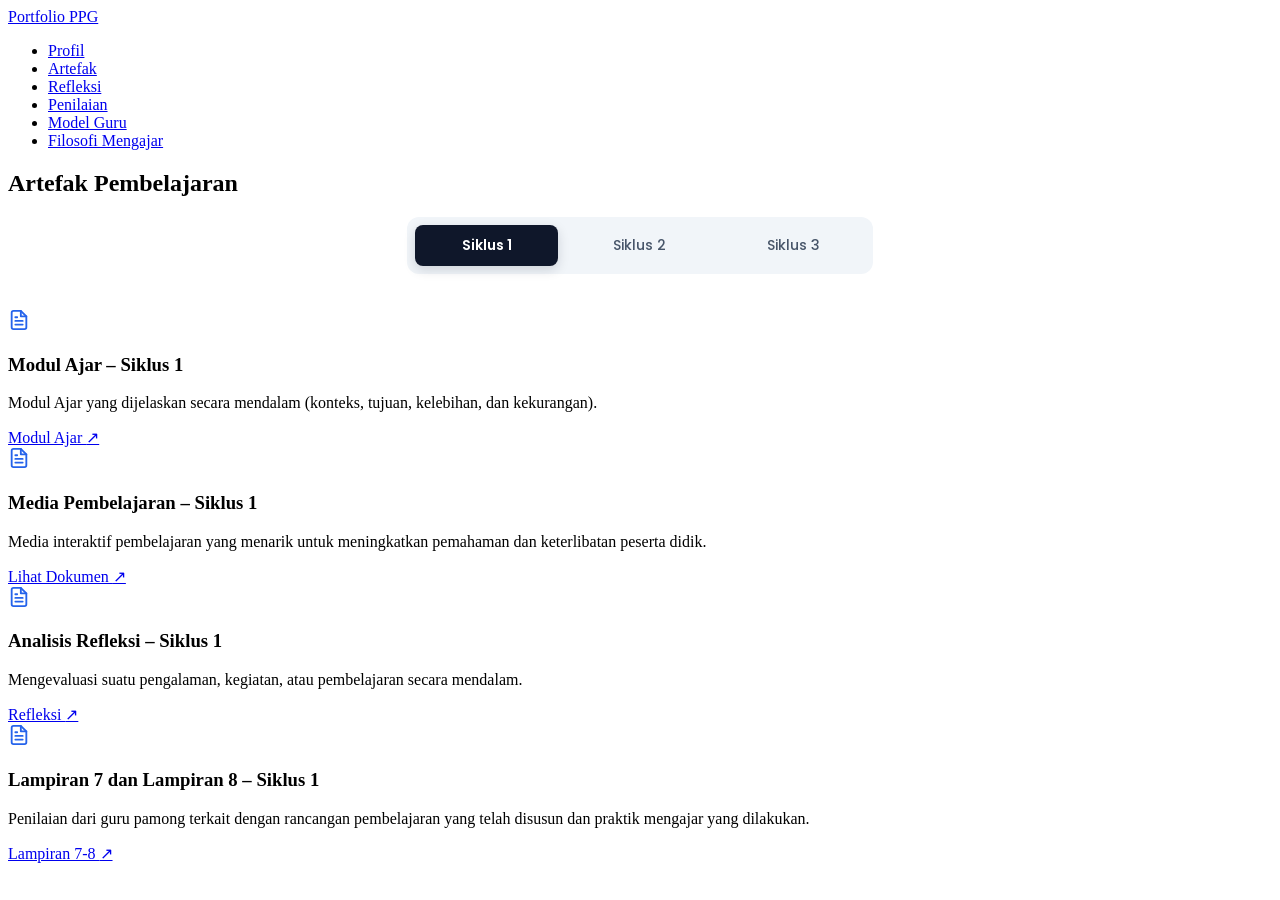
==== artefak.html @ 3942c1ef "Add files via upload" ====
<!DOCTYPE html>
<html lang="id">
<head>
    <meta charset="UTF-8">
    <meta name="viewport" content="width=device-width, initial-scale=1.0">
    <title>Portfolio PPG - Artefak</title>
    <link rel="stylesheet" href="style-artefak.css">
    <link href="https://fonts.googleapis.com/css2?family=Poppins:wght@400;500;600;700&display=swap" rel="stylesheet">
    <style>
        /* Mengatur tampilan tombol navigasi antar siklus */
        .siklus-tab-container {
            display: flex;
            justify-content: center;
            gap: 10px;
            margin-bottom: 35px;
            background-color: #f1f5f9;
            padding: 8px;
            border-radius: 12px;
            max-width: 450px;
            margin-left: auto;
            margin-right: auto;
        }
        .tab-button {
            flex: 1;
            padding: 10px 20px;
            border: none;
            background: transparent;
            font-family: 'Poppins', sans-serif;
            font-size: 14px;
            font-weight: 500;
            color: #475569;
            cursor: pointer;
            border-radius: 8px;
            transition: all 0.25s ease;
            text-align: center;
        }
        .tab-button.active {
            background-color: #0f172a;
            color: #ffffff;
            font-weight: 600;
            box-shadow: 0 4px 12px rgba(15, 23, 42, 0.15);
        }
        
        /* PENTING: Memaksa menyembunyikan siklus yang tidak aktif agar tidak menumpuk ke bawah */
        .siklus-content {
            display: none !important;
        }
        /* Memaksa menampilkan 4 kartu dalam bentuk grid HANYA pada siklus yang sedang aktif */
        .siklus-content.active {
            display: grid !important;
        }
    </style>
</head>
<body>

    <div class="bg-overlay-foto"></div>

    <nav class="navbar">
        <div class="nav-container">
            <a href="#" class="logo">Portfolio PPG</a>
            <ul class="nav-links">
                <li><a href="profil.html" class="hover:text-gray-300 transition">Profil</a></li>
                <li><a href="artefak.html" class="hover:text-gray-300 transition">Artefak</a></li>
                <li><a href="refleksi.html" class="hover:text-gray-300 transition">Refleksi</a></li>
                <li><a href="penilaian.html" class="hover:text-gray-300 transition">Penilaian</a></li>
                <li><a href="model-guru.html" class="hover:text-gray-300 transition">Model Guru</a></li>
                <li><a href="filosofi_mengajar.html" class="hover:text-gray-300 transition">Filosofi Mengajar</a></li>
            </ul>
        </div>
    </nav>

    <main class="content-wrapper">
        <div class="main-container">
            
            <div class="header-artefak">
                <h2>Artefak Pembelajaran</h2>
                <div class="line-deco"></div>
            </div>

            <div class="siklus-tab-container">
                <button class="tab-button active" onclick="switchSiklus('siklus-1', this)">Siklus 1</button>
                <button class="tab-button" onclick="switchSiklus('siklus-2', this)">Siklus 2</button>
                <button class="tab-button" onclick="switchSiklus('siklus-3', this)">Siklus 3</button>
            </div>

            <div id="siklus-1" class="grid-artefak siklus-content active">
                
                <div class="card-artefak card-cyan" 
                     style="cursor: pointer; transition: background-color 0.25s ease, transform 0.25s ease;"
                     onmouseover="this.style.backgroundColor='#e9e8e8'; this.style.transform='translateY(-4px)';" 
                     onmouseout="this.style.backgroundColor='#72c1b7'; this.style.transform='translateY(0px)';"
                     onclick="if(!event.target.closest('.btn-link')) { window.open('MODUL AJAR PJOK SMA FASE E LOMPAT TINGGI.pdf', '_blank'); }">
                    <div class="icon-document">
                        <svg viewBox="0 0 24 24" width="22" height="22" stroke="#2563eb" stroke-width="2" fill="none" stroke-linecap="round" stroke-linejoin="round"><path d="M14 2H6a2 2 0 0 0-2 2v16a2 2 0 0 0 2 2h12a2 2 0 0 0 2-2V8z"></path><polyline points="14 2 14 8 20 8"></polyline><line x1="16" y1="13" x2="8" y2="13"></line><line x1="16" y1="17" x2="8" y2="17"></line><polyline points="10 9 9 9 8 9"></polyline></svg>
                    </div>
                    <h3>Modul Ajar – Siklus 1</h3>
                    <p>Modul Ajar yang dijelaskan secara mendalam (konteks, tujuan, kelebihan, dan kekurangan).</p>
                    <a href="modul_ajar_siklus_1.pdf" target="_blank" class="btn-link">Modul Ajar <span>↗</span></a>
                </div>

                <div class="card-artefak card-cyan" 
                     style="cursor: pointer; transition: background-color 0.25s ease, transform 0.25s ease;"
                     onmouseover="this.style.backgroundColor='#e9e8e8'; this.style.transform='translateY(-4px)';" 
                     onmouseout="this.style.backgroundColor='#72c1b7'; this.style.transform='translateY(0px)';"
                     onclick="if(!event.target.closest('.btn-link')) { window.open('#', '_blank'); }">
                    <div class="icon-document">
                        <svg viewBox="0 0 24 24" width="22" height="22" stroke="#2563eb" stroke-width="2" fill="none" stroke-linecap="round" stroke-linejoin="round"><path d="M14 2H6a2 2 0 0 0-2 2v16a2 2 0 0 0 2 2h12a2 2 0 0 0 2-2V8z"></path><polyline points="14 2 14 8 20 8"></polyline><line x1="16" y1="13" x2="8" y2="13"></line><line x1="16" y1="17" x2="8" y2="17"></line><polyline points="10 9 9 9 8 9"></polyline></svg>
                    </div>
                    <h3>Media Pembelajaran – Siklus 1</h3>
                    <p>Media interaktif pembelajaran yang menarik untuk meningkatkan pemahaman dan keterlibatan peserta didik.</p>
                    <a href="#" target="_blank" class="btn-link">Lihat Dokumen <span>↗</span></a>
                </div>

                <div class="card-artefak card-cyan" 
                     style="cursor: pointer; transition: background-color 0.25s ease, transform 0.25s ease;"
                     onmouseover="this.style.backgroundColor='#e9e8e8'; this.style.transform='translateY(-4px)';" 
                     onmouseout="this.style.backgroundColor='#72c1b7'; this.style.transform='translateY(0px)';"
                     onclick="if(!event.target.closest('.btn-link')) { window.open('#', '_blank'); }">
                    <div class="icon-document">
                        <svg viewBox="0 0 24 24" width="22" height="22" stroke="#2563eb" stroke-width="2" fill="none" stroke-linecap="round" stroke-linejoin="round"><path d="M14 2H6a2 2 0 0 0-2 2v16a2 2 0 0 0 2 2h12a2 2 0 0 0 2-2V8z"></path><polyline points="14 2 14 8 20 8"></polyline><line x1="16" y1="13" x2="8" y2="13"></line><line x1="16" y1="17" x2="8" y2="17"></line><polyline points="10 9 9 9 8 9"></polyline></svg>
                    </div>
                    <h3>Analisis Refleksi – Siklus 1</h3>
                    <p>Mengevaluasi suatu pengalaman, kegiatan, atau pembelajaran secara mendalam.</p>
                    <a href="refleksi_siklus_1.pdf" target="_blank" class="btn-link">Refleksi <span>↗</span></a>
                </div>

                <div class="card-artefak card-cyan" 
                     style="cursor: pointer; transition: background-color 0.25s ease, transform 0.25s ease;"
                     onmouseover="this.style.backgroundColor='#e9e8e8'; this.style.transform='translateY(-4px)';" 
                     onmouseout="this.style.backgroundColor='#72c1b7'; this.style.transform='translateY(0px)';"
                     onclick="if(!event.target.closest('.btn-link')) { window.open('Lampiran 7 & 8 Siklus 1.pdf', '_blank'); }">
                    <div class="icon-document">
                        <svg viewBox="0 0 24 24" width="22" height="22" stroke="#2563eb" stroke-width="2" fill="none" stroke-linecap="round" stroke-linejoin="round"><path d="M14 2H6a2 2 0 0 0-2 2v16a2 2 0 0 0 2 2h12a2 2 0 0 0 2-2V8z"></path><polyline points="14 2 14 8 20 8"></polyline><line x1="16" y1="13" x2="8" y2="13"></line><line x1="16" y1="17" x2="8" y2="17"></line><polyline points="10 9 9 9 8 9"></polyline></svg>
                    </div>
                    <h3>Lampiran 7 dan Lampiran 8 – Siklus 1</h3>
                    <p>Penilaian dari guru pamong terkait dengan rancangan pembelajaran yang telah disusun dan praktik mengajar yang dilakukan.</p>
                    <a href="Lampiran 7 & 8 Siklus 1.pdf" target="_blank" class="btn-link">Lampiran 7-8 <span>↗</span></a>
                </div>

            </div>


            <div id="siklus-2" class="grid-artefak siklus-content">
                
                <div class="card-artefak card-cyan" 
                     style="cursor: pointer; transition: background-color 0.25s ease, transform 0.25s ease;"
                     onmouseover="this.style.backgroundColor='#e9e8e8'; this.style.transform='translateY(-4px)';" 
                     onmouseout="this.style.backgroundColor='#72c1b7'; this.style.transform='translateY(0px)';"
                     onclick="if(!event.target.closest('.btn-link')) { window.open('#', '_blank'); }">
                    <div class="icon-document">
                        <svg viewBox="0 0 24 24" width="22" height="22" stroke="#2563eb" stroke-width="2" fill="none" stroke-linecap="round" stroke-linejoin="round"><path d="M14 2H6a2 2 0 0 0-2 2v16a2 2 0 0 0 2 2h12a2 2 0 0 0 2-2V8z"></path><polyline points="14 2 14 8 20 8"></polyline><line x1="16" y1="13" x2="8" y2="13"></line><line x1="16" y1="17" x2="8" y2="17"></line><polyline points="10 9 9 9 8 9"></polyline></svg>
                    </div>
                    <h3>Modul Ajar – Siklus 2</h3>
                    <p>Modul Ajar yang dijelaskan secara mendalam dengan perbaikan berdasarkan evaluasi siklus sebelumnya.</p>
                    <a href="modul_ajar_pjok_siklus_2.pdf" target="_blank" class="btn-link">Modul Ajar<span>↗</span></a>
                </div>

                <div class="card-artefak card-cyan" 
                     style="cursor: pointer; transition: background-color 0.25s ease, transform 0.25s ease;"
                     onmouseover="this.style.backgroundColor='#e9e8e8'; this.style.transform='translateY(-4px)';" 
                     onmouseout="this.style.backgroundColor='#72c1b7'; this.style.transform='translateY(0px)';"
                     onclick="if(!event.target.closest('.btn-link')) { window.open('#', '_blank'); }">
                    <div class="icon-document">
                        <svg viewBox="0 0 24 24" width="22" height="22" stroke="#2563eb" stroke-width="2" fill="none" stroke-linecap="round" stroke-linejoin="round"><path d="M14 2H6a2 2 0 0 0-2 2v16a2 2 0 0 0 2 2h12a2 2 0 0 0 2-2V8z"></path><polyline points="14 2 14 8 20 8"></polyline><line x1="16" y1="13" x2="8" y2="13"></line><line x1="16" y1="17" x2="8" y2="17"></line><polyline points="10 9 9 9 8 9"></polyline></svg>
                    </div>
                    <h3>Media Pembelajaran – Siklus 2</h3>
                    <p>Media interaktif pembelajaran yang menarik untuk meningkatkan pemahaman dan keterlibatan peserta didik dengan inovasi lanjutan.</p>
                    <a href="#" target="_blank" class="btn-link">Lihat Dokumen <span>↗</span></a>
                </div>

                <div class="card-artefak card-cyan" 
                     style="cursor: pointer; transition: background-color 0.25s ease, transform 0.25s ease;"
                     onmouseover="this.style.backgroundColor='#e9e8e8'; this.style.transform='translateY(-4px)';" 
                     onmouseout="this.style.backgroundColor='#72c1b7'; this.style.transform='translateY(0px)';"
                     onclick="if(!event.target.closest('.btn-link')) { window.open('#', '_blank'); }">
                    <div class="icon-document">
                        <svg viewBox="0 0 24 24" width="22" height="22" stroke="#2563eb" stroke-width="2" fill="none" stroke-linecap="round" stroke-linejoin="round"><path d="M14 2H6a2 2 0 0 0-2 2v16a2 2 0 0 0 2 2h12a2 2 0 0 0 2-2V8z"></path><polyline points="14 2 14 8 20 8"></polyline><line x1="16" y1="13" x2="8" y2="13"></line><line x1="16" y1="17" x2="8" y2="17"></line><polyline points="10 9 9 9 8 9"></polyline></svg>
                    </div>
                    <h3>Analisis Refleksi – Siklus 2</h3>
                    <p>Mengevaluasi suatu pengalaman, kegiatan, atau pembelajaran secara mendalam dari pelaksanaan siklus kedua.</p>
                    <a href="refleksi_siklus_2.pdf" target="_blank" class="btn-link">Refleksi <span>↗</span></a>
                </div>

                <div class="card-artefak card-cyan" 
                     style="cursor: pointer; transition: background-color 0.25s ease, transform 0.25s ease;"
                     onmouseover="this.style.backgroundColor='#e9e8e8'; this.style.transform='translateY(-4px)';" 
                     onmouseout="this.style.backgroundColor='#72c1b7'; this.style.transform='translateY(0px)';"
                     onclick="if(!event.target.closest('.btn-link')) { window.open('#', '_blank'); }">
                    <div class="icon-document">
                        <svg viewBox="0 0 24 24" width="22" height="22" stroke="#2563eb" stroke-width="2" fill="none" stroke-linecap="round" stroke-linejoin="round"><path d="M14 2H6a2 2 0 0 0-2 2v16a2 2 0 0 0 2 2h12a2 2 0 0 0 2-2V8z"></path><polyline points="14 2 14 8 20 8"></polyline><line x1="16" y1="13" x2="8" y2="13"></line><line x1="16" y1="17" x2="8" y2="17"></line><polyline points="10 9 9 9 8 9"></polyline></svg>
                    </div>
                    <h3>Lampiran 7 dan Lampiran 8 – Siklus 2</h3>
                    <p>Penilaian dari guru pamong terkait dengan rancangan pembelajaran yang telah disusun dan praktik mengajar yang dilakukan pada siklus kedua.</p>
                    <a href="lampiran_7_dan_8_siklus_2.pdf" target="_blank" class="btn-link">Lampiran 7-8 <span>↗</span></a>
                </div>

            </div>


            <div id="siklus-3" class="grid-artefak siklus-content">
                
                <div class="card-artefak card-cyan" 
                     style="cursor: pointer; transition: background-color 0.25s ease, transform 0.25s ease;"
                     onmouseover="this.style.backgroundColor='#e9e8e8'; this.style.transform='translateY(-4px)';" 
                     onmouseout="this.style.backgroundColor='#72c1b7'; this.style.transform='translateY(0px)';"
                     onclick="if(!event.target.closest('.btn-link')) { window.open('#', '_blank'); }">
                    <div class="icon-document">
                        <svg viewBox="0 0 24 24" width="22" height="22" stroke="#2563eb" stroke-width="2" fill="none" stroke-linecap="round" stroke-linejoin="round"><path d="M14 2H6a2 2 0 0 0-2 2v16a2 2 0 0 0 2 2h12a2 2 0 0 0 2-2V8z"></path><polyline points="14 2 14 8 20 8"></polyline><line x1="16" y1="13" x2="8" y2="13"></line><line x1="16" y1="17" x2="8" y2="17"></line><polyline points="10 9 9 9 8 9"></polyline></svg>
                    </div>
                    <h3>Modul Ajar – Siklus 3</h3>
                    <p>Modul Ajar yang dijelaskan secara mendalam dengan perbaikan berdasarkan refleksi siklus 1 dan 2, serta inovasi yang telah diterapkan.</p>
                    <a href="modul_ajar_siklus_3.pdf" target="_blank" class="btn-link">Modul Ajar <span>↗</span></a>
                </div>

                <div class="card-artefak card-cyan" 
                     style="cursor: pointer; transition: background-color 0.25s ease, transform 0.25s ease;"
                     onmouseover="this.style.backgroundColor='#e9e8e8'; this.style.transform='translateY(-4px)';" 
                     onmouseout="this.style.backgroundColor='#72c1b7'; this.style.transform='translateY(0px)';"
                     onclick="if(!event.target.closest('.btn-link')) { window.open('#', '_blank'); }">
                    <div class="icon-document">
                        <svg viewBox="0 0 24 24" width="22" height="22" stroke="#2563eb" stroke-width="2" fill="none" stroke-linecap="round" stroke-linejoin="round"><path d="M14 2H6a2 2 0 0 0-2 2v16a2 2 0 0 0 2 2h12a2 2 0 0 0 2-2V8z"></path><polyline points="14 2 14 8 20 8"></polyline><line x1="16" y1="13" x2="8" y2="13"></line><line x1="16" y1="17" x2="8" y2="17"></line><polyline points="10 9 9 9 8 9"></polyline></svg>
                    </div>
                    <h3>Media Pembelajaran – Siklus 3</h3>
                    <p>Media interaktif pembelajaran yang menarik untuk meningkatkan pemahaman peserta didik dengan inovasi final berdasarkan evaluasi.</p>
                    <a href="#" target="_blank" class="btn-link">Lihat Dokumen <span>↗</span></a>
                </div>

                <div class="card-artefak card-cyan" 
                     style="cursor: pointer; transition: background-color 0.25s ease, transform 0.25s ease;"
                     onmouseover="this.style.backgroundColor='#e9e8e8'; this.style.transform='translateY(-4px)';" 
                     onmouseout="this.style.backgroundColor='#72c1b7'; this.style.transform='translateY(0px)';"
                     onclick="if(!event.target.closest('.btn-link')) { window.open('#', '_blank'); }">
                    <div class="icon-document">
                        <svg viewBox="0 0 24 24" width="22" height="22" stroke="#2563eb" stroke-width="2" fill="none" stroke-linecap="round" stroke-linejoin="round"><path d="M14 2H6a2 2 0 0 0-2 2v16a2 2 0 0 0 2 2h12a2 2 0 0 0 2-2V8z"></path><polyline points="14 2 14 8 20 8"></polyline><line x1="16" y1="13" x2="8" y2="13"></line><line x1="16" y1="17" x2="8" y2="17"></line><polyline points="10 9 9 9 8 9"></polyline></svg>
                    </div>
                    <h3>Analisis Refleksi – Siklus 3</h3>
                    <p>Mengevaluasi suatu pengalaman, kegiatan, atau pembelajaran secara mendalam dari pelaksanaan siklus ketiga secara komprehensif.</p>
                    <a href="refleksi_siklus_3.pdf" target="_blank" class="btn-link">Refleksi <span>↗</span></a>
                </div>

                <div class="card-artefak card-cyan" 
                     style="cursor: pointer; transition: background-color 0.25s ease, transform 0.25s ease;"
                     onmouseover="this.style.backgroundColor='#e9e8e8'; this.style.transform='translateY(-4px)';" 
                     onmouseout="this.style.backgroundColor='#72c1b7'; this.style.transform='translateY(0px)';"
                     onclick="if(!event.target.closest('.btn-link')) { window.open('#', '_blank'); }">
                    <div class="icon-document">
                        <svg viewBox="0 0 24 24" width="22" height="22" stroke="#2563eb" stroke-width="2" fill="none" stroke-linecap="round" stroke-linejoin="round"><path d="M14 2H6a2 2 0 0 0-2 2v16a2 2 0 0 0 2 2h12a2 2 0 0 0 2-2V8z"></path><polyline points="14 2 14 8 20 8"></polyline><line x1="16" y1="13" x2="8" y2="13"></line><line x1="16" y1="17" x2="8" y2="17"></line><polyline points="10 9 9 9 8 9"></polyline></svg>
                    </div>
                    <h3>Lampiran 7 dan Lampiran 8 – Siklus 3</h3>
                    <p>Penilaian dari guru pamong terkait dengan rancangan pembelajaran yang telah disusun dan praktik mengajar yang dilakukan pada siklus ketiga.</p>
                    <a href="lampiran_7_dan_8_siklus_3.pdf" target="_blank" class="btn-link">Lampiran 7-8 <span>↗</span></a>
                </div>

            </div>

        </div>
    </main>

    <script>
        function switchSiklus(siklusId, targetButton) {
            // Sembunyikan semua siklus secara total
            document.querySelectorAll('.siklus-content').forEach(content => {
                content.classList.remove('active');
            });
            // Hilangkan tanda aktif hitam dari semua tombol tab
            document.querySelectorAll('.tab-button').forEach(button => {
                button.classList.remove('active');
            });
            // Tampilkan hanya siklus yang dipilih dan warnai tombolnya jadi aktif
            document.getElementById(siklusId).classList.add('active');
            targetButton.classList.add('active');
        }
    </script>

</body>
</html>

<link rel="stylesheet" href="artefak.css">
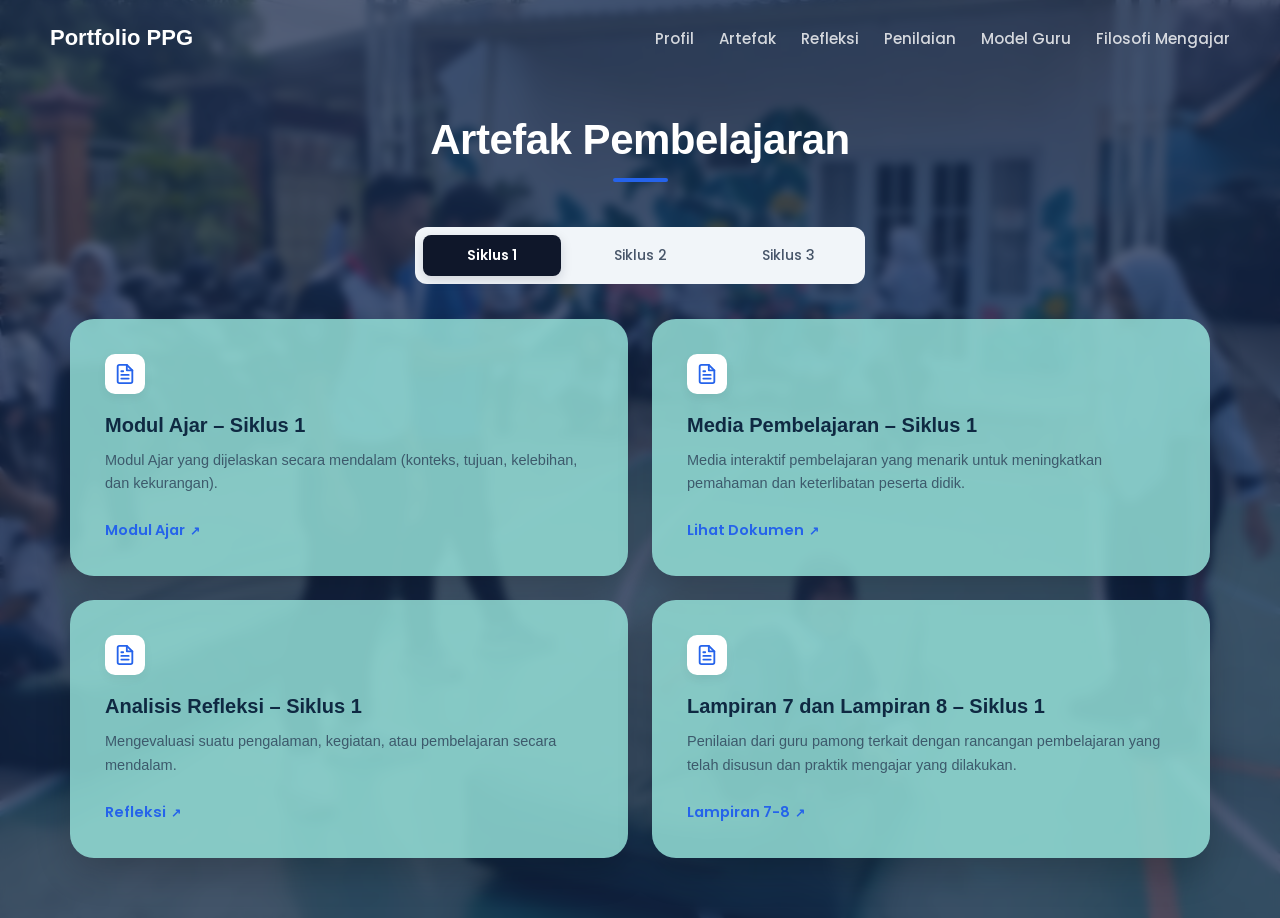
==== commit f7b7c55f: "Update artefak.html" ====
--- a/artefak.html
+++ b/artefak.html
@@ -63,7 +63,7 @@
                 <li><a href="artefak.html" class="hover:text-gray-300 transition">Artefak</a></li>
                 <li><a href="refleksi.html" class="hover:text-gray-300 transition">Refleksi</a></li>
                 <li><a href="penilaian.html" class="hover:text-gray-300 transition">Penilaian</a></li>
-                <li><a href="model-guru.html" class="hover:text-gray-300 transition">Model Guru</a></li>
+                <li><a href="model_guru.html" class="hover:text-gray-300 transition">Model Guru</a></li>
                 <li><a href="filosofi_mengajar.html" class="hover:text-gray-300 transition">Filosofi Mengajar</a></li>
             </ul>
         </div>
@@ -275,4 +275,4 @@
 </body>
 </html>
 
-<link rel="stylesheet" href="artefak.css">+<link rel="stylesheet" href="artefak.css">
--- a/artefak.css
+++ b/artefak.css
@@ -0,0 +1,266 @@
+:root {
+    /* Masukkan file foto background Anda di sini */
+    --bgi-foto-basket: url('foto-bg-transparan.jpeg');
+    
+    /* Font Poppins sesuai permintaan agar seragam */
+    --font-utama: 'Poppins', sans-serif;
+}
+
+/* ==========================================
+   RESET & BACKGROUND EFECT
+   ========================================== */
+* {
+    box-sizing: border-box;
+    margin: 0;
+    padding: 0;
+}
+
+body {
+    min-height: 100vh;
+    display: flex;
+    flex-direction: column;
+    position: relative;
+    font-family: var(--font-utama);
+    overflow-x: hidden;
+}
+
+.bg-overlay-foto {
+    position: absolute;
+    top: 0; left: 0; right: 0; bottom: 0;
+    background-image: var(--bgi-foto-basket);
+    background-size: cover;
+    background-position: center;
+    background-repeat: no-repeat;
+    background-attachment: fixed;
+    z-index: 1;
+}
+
+.bg-overlay-foto::before {
+    content: '';
+    position: absolute;
+    top: 0; left: 0; right: 0; bottom: 0;
+    background: rgba(20, 38, 74, 0.72); /* Overlay biru tipis transparan */
+    backdrop-filter: blur(5px);
+}
+
+/* ==========================================
+   NAVBAR
+   ========================================== */
+.navbar {
+    position: relative;
+    z-index: 10;
+    padding: 25px 50px;
+    background: transparent;
+}
+
+.nav-container {
+    max-width: 1300px;
+    margin: 0 auto;
+    display: flex;
+    justify-content: space-between;
+    align-items: center;
+}
+
+.logo {
+    color: #ffffff;
+    font-size: 22px;
+    font-weight: 700;
+    text-decoration: none;
+}
+
+.nav-links {
+    display: flex;
+    gap: 25px;
+    list-style: none;
+}
+
+.nav-links a {
+    color: #ffffff;
+    text-decoration: none;
+    font-size: 15px;
+    font-weight: 500;
+    opacity: 0.8;
+    transition: opacity 0.2s;
+    padding-bottom: 4px;
+}
+
+.nav-links a.active {
+    opacity: 1;
+    font-weight: 600;
+    border-bottom: 2px solid #ffffff;
+}
+
+/* ==========================================
+   GAYA JUDUL (UKURAN & MODEL SAMA SEBELUMNYA)
+   ========================================== */
+.content-wrapper {
+    position: relative;
+    z-index: 5;
+    flex: 1;
+    display: flex;
+    justify-content: center;
+    align-items: center;
+    padding: 40px 20px 60px 20px;
+}
+
+.main-container {
+    width: 100%;
+    max-width: 1140px;
+    text-align: center;
+}
+
+.header-artefak h2 {
+    color: #ffffff;
+    font-size: 42px; /* Ukuran besar mantap */
+    font-weight: 700; /* Font tebal */
+    margin-bottom: 14px;
+    letter-spacing: -0.5px;
+}
+
+/* Dekorasi garis bawah biru */
+.line-deco {
+    width: 55px;
+    height: 4px;
+    background-color: #2563eb;
+    margin: 0 auto 45px auto;
+    border-radius: 4px;
+}
+
+/* ==========================================
+   GRID KARTU ARTEFAK KONTEN (Persis Gambar)
+   ========================================== */
+.grid-artefak {
+    display: grid;
+    grid-template-columns: repeat(2, 1fr);
+    gap: 24px;
+}
+
+.card-artefak {
+    border-radius: 24px;
+    padding: 35px;
+    text-align: left;
+    box-shadow: 0 15px 35px rgba(0, 0, 0, 0.2);
+    display: flex;
+    flex-direction: column;
+}
+
+/* Pembagian warna kartu sesuai gambar asli */
+.card-cyan {
+    background-color: rgba(147, 222, 214, 0.85); /* Hijau cyan transparan lembut */
+}
+
+.card-white {
+    background-color: #e9e8e8; /* Kartu putih bersih */
+}
+
+/* Wadah Icon Putih Kecil */
+.icon-document {
+    width: 40px;
+    height: 40px;
+    background-color: #ffffff;
+    border-radius: 10px;
+    display: flex;
+    justify-content: center;
+    align-items: center;
+    margin-bottom: 20px;
+    box-shadow: 0 4px 10px rgba(0,0,0,0.05);
+}
+
+/* Mengatur warna teks berdasarkan jenis kartu agar kontras */
+.card-cyan h3 { color: #0f2942; font-size: 20px; font-weight: 700; margin-bottom: 12px; }
+.card-cyan p { color: #3d5a6c; font-size: 14.5px; line-height: 1.6; margin-bottom: 25px; flex-grow: 1; }
+.card-cyan .btn-link { color: #2563eb; font-weight: 600; text-decoration: none; font-size: 14.5px; }
+
+.card-white h3 { color: #1e293b; font-size: 20px; font-weight: 700; margin-bottom: 12px; }
+.card-white p { color: #64748b; font-size: 14.5px; line-height: 1.6; margin-bottom: 25px; flex-grow: 1; }
+.card-white .btn-link { color: #2563eb; font-weight: 600; text-decoration: none; font-size: 14.5px; }
+
+.btn-link span {
+    font-size: 12px;
+    margin-left: 2px;
+}
+
+/* RESPONSIVE UNTUK SMARTPHONE */
+@media (max-width: 850px) {
+    .grid-artefak {
+        grid-template-columns: 1fr;
+    }
+    .nav-links {
+        display: none;
+    }
+    .header-artefak h2 {
+        font-size: 28px;
+    }
+
+    /* =======================================================
+   1. ANIMASI HALUS PADA KARTU UTAMA
+   ======================================================= */
+.card-artefak {
+    /* Mengubah kursor menjadi pointer tangan di seluruh area kartu */
+    cursor: pointer; 
+    
+    /* PENTING: Agar perubahan warna saat di-hover berlangsung halus (tidak patah-patah) */
+    transition: background-color 0.3s ease, transform 0.3s ease, box-shadow 0.3s ease;
+}
+
+
+/* =======================================================
+   2. EFEK PERUBAHAN WARNA SAAT KURSOR LEWAT (HOVER)
+   ======================================================= */
+
+/* A. Respon untuk kartu berwarna Cyan (Toska) */
+/* Saat dilewati, warnanya akan berubah menjadi toska yang sedikit lebih gelap/tajam */
+.card-cyan:hover {
+    background-color: #5bb3a9; /* Silakan ganti kode warna ini sesuai selera Anda */
+    transform: translateY(-4px); /* Efek kartu agak terangkat naik */
+    box-shadow: 0 10px 20px rgba(0, 0, 0, 0.15); /* Bayangan di bawah kartu menonjol */
+}
+
+/* B. Respon untuk kartu berwarna Putih */
+/* Saat dilewati, warnanya akan berubah menjadi abu-abu super muda/terang */
+.card-white:hover {
+    background-color: #f3f4f6; /* Warna abu-abu soft */
+    transform: translateY(-4px); 
+    box-shadow: 0 10px 20px rgba(0, 0, 0, 0.15);
+}
+
+
+/* =======================================================
+   3. EFEK TAMBAHAN JIKA ANDA MENGGUNAKAN PEMBUNGKUS LINK TAG <a>
+   ======================================================= */
+.card-link {
+    text-decoration: none;
+    color: inherit;
+    display: block;
+}
+    /* Pastikan transisi perubahan warna dasar card terasa mulus */
+.card-artefak {
+    transition: background-color 0.25s ease, transform 0.25s ease, box-shadow 0.25s ease !important;
+}
+
+/* WARNA HOVER: Ketika kursor menyentuh card Cyan (Toska) */
+.card-cyan:hover {
+    background-color: #5ba69c !important; /* Warna toska berubah sedikit lebih gelap solid */
+    transform: translateY(-4px); /* Kartu sedikit naik */
+    box-shadow: 0 10px 20px rgba(0,0,0,0.15); /* Bayangan membesar */
+}
+
+/* WARNA HOVER: Ketika kursor menyentuh card White (Putih) */
+.card-white:hover {
+    background-color: #f1f5f9 !important; /* Warna putih berubah ke abu-abu super soft terang */
+    transform: translateY(-4px);
+    box-shadow: 0 10px 20px rgba(0,0,0,0.15);
+}
+}
+
+.nav-links a:hover {
+    opacity: 1;
+    border-bottom: 2px solid #ffffff;
+}
+
+.nav-links a.active {
+    opacity: 1;
+    font-weight: 600;
+    border-bottom: 2px solid #ffffff;
+    padding-bottom: 4px;
+}
